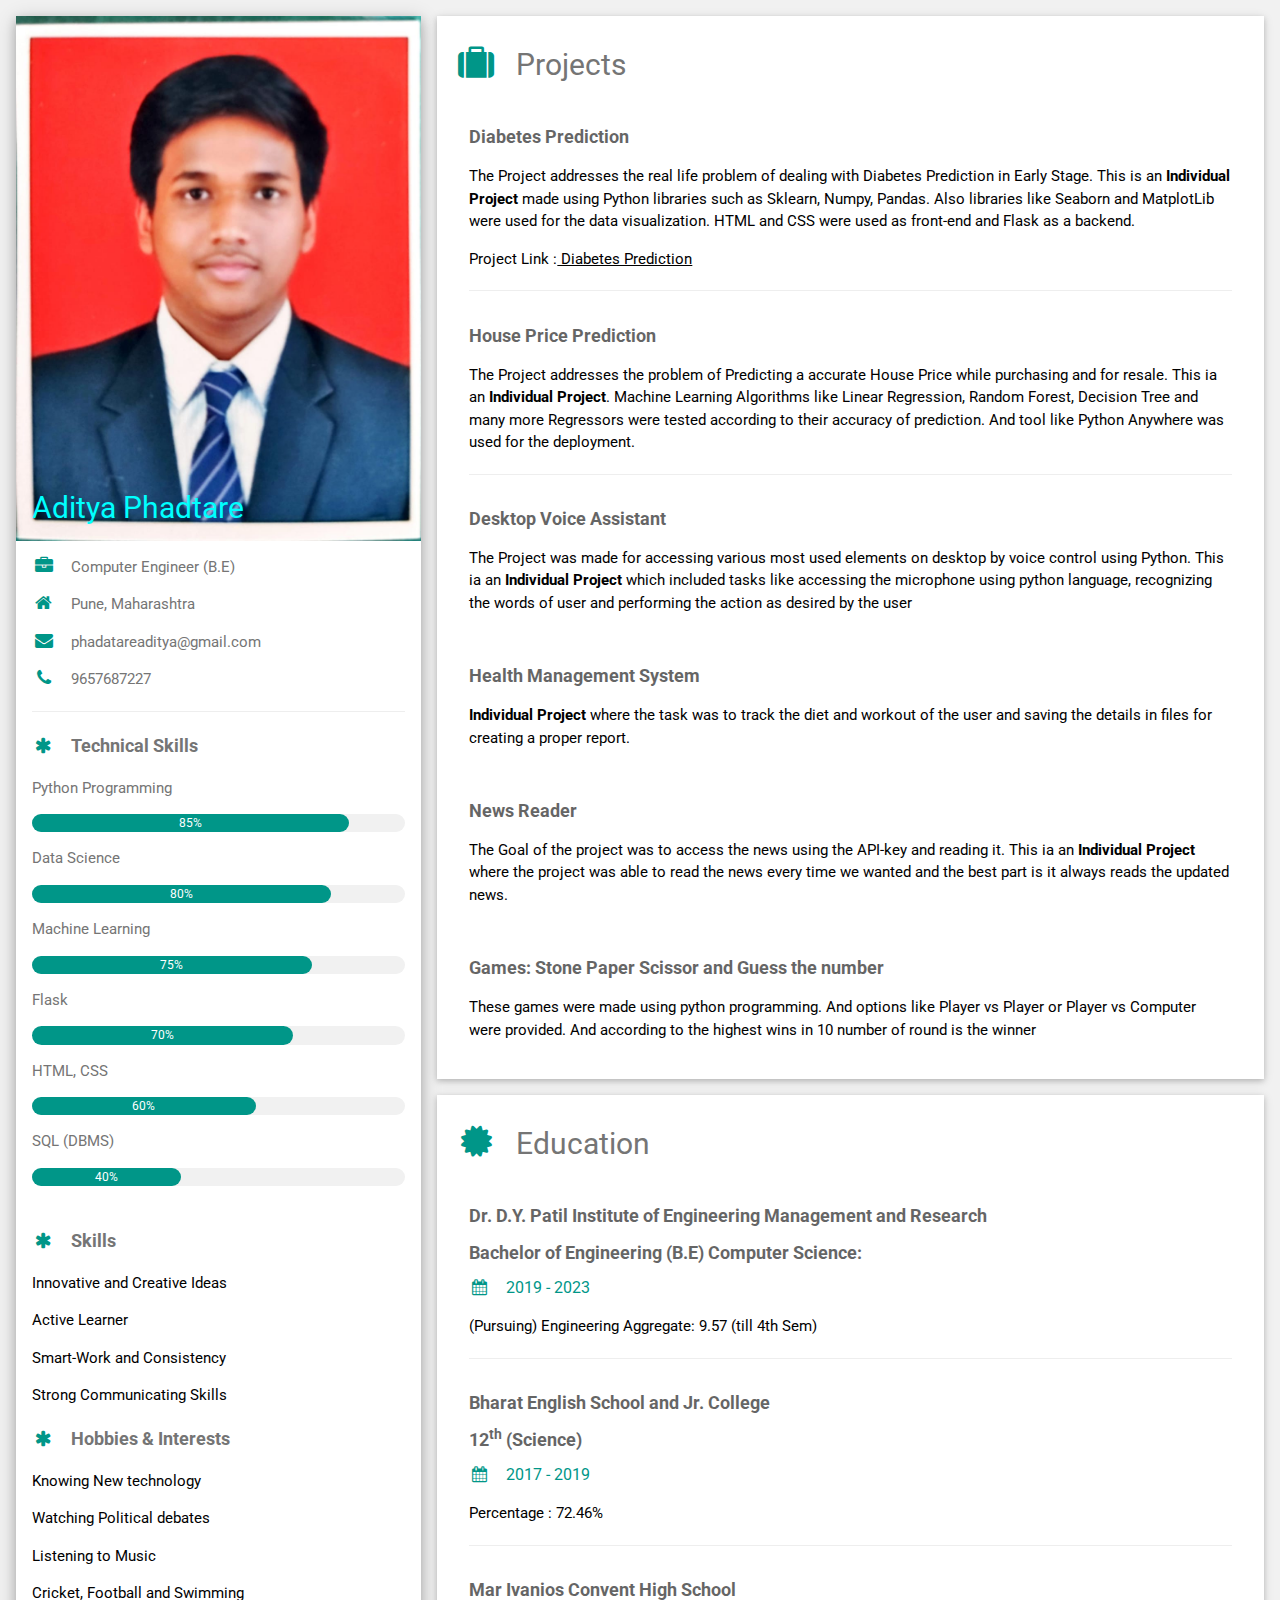
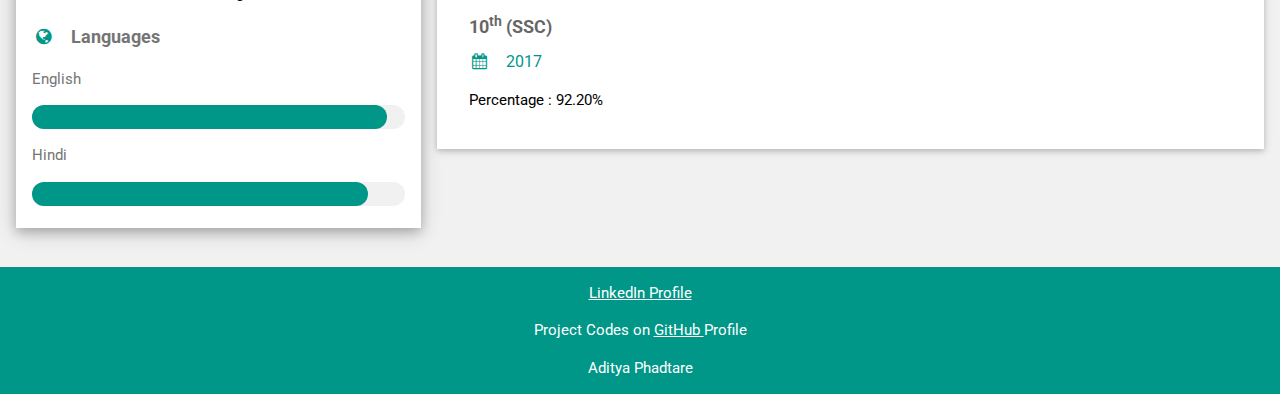
==== index.html @ 13f80272 "Rename aditya_portfolio.html to index.html" ====
<!DOCTYPE html>
<html>
<title>Aditya Phadtare</title>
<meta charset="UTF-8">
<link rel="shortcut icon" href="https://cdn-icons-png.flaticon.com/512/351/351456.png" type="image/x-icon">
<meta name="viewport" content="width=device-width, initial-scale=1">
<link rel="stylesheet" href="css/styling.css">
<link rel='stylesheet' href='https://fonts.googleapis.com/css?family=Roboto'>
<link rel="stylesheet" href="https://cdnjs.cloudflare.com/ajax/libs/font-awesome/4.7.0/css/font-awesome.min.css">
<style>
html,body,h1,h2,h3,h4,h5,h6 {font-family: "Roboto", sans-serif}
</style>
<body class="w3-light-grey">

<!-- Page Container -->
<div class="w3-content w3-margin-top" style="max-width:1400px;">

  <!-- The Grid -->
  <div class="w3-row-padding">
  
    <!-- Left Column -->
    <div class="w3-third">
    
      <div class="w3-white w3-text-grey w3-card-4">
        <div class="w3-display-container">
          <img src="images/secretary.jpg" style="width:100%" alt="Avatar">
          <div class="w3-display-bottomleft w3-container w3-text-black">
            <h2>Aditya Phadtare</h2>
          </div>
        </div>
        <div class="w3-container">
          <p><i class="fa fa-briefcase fa-fw w3-margin-right w3-large w3-text-teal"></i>Computer Engineer (B.E)</p>
          <p><i class="fa fa-home fa-fw w3-margin-right w3-large w3-text-teal"></i>Pune, Maharashtra</p>
          <p><i class="fa fa-envelope fa-fw w3-margin-right w3-large w3-text-teal"></i>phadatareaditya@gmail.com</p>
          <p><i class="fa fa-phone fa-fw w3-margin-right w3-large w3-text-teal"></i>9657687227</p>
          <hr>

          <p class="w3-large"><b><i class="fa fa-asterisk fa-fw w3-margin-right w3-text-teal"></i>Technical Skills</b></p>
          <p>Python Programming</p>
          <div class="w3-light-grey w3-round-xlarge w3-small">
            <div class="w3-container w3-center w3-round-xlarge w3-teal" style="width:85%">85%</div>
          </div>
          <p>Data Science</p>
          <div class="w3-light-grey w3-round-xlarge w3-small">
            <div class="w3-container w3-center w3-round-xlarge w3-teal" style="width:80%">80%</div>
          </div>
          <p>Machine Learning</p>
          <div class="w3-light-grey w3-round-xlarge w3-small">
            <div class="w3-container w3-center w3-round-xlarge w3-teal" style="width:75%">
              <div class="w3-center w3-text-white">75%</div>
            </div>
          </div>
          <p>Flask</p>
          <div class="w3-light-grey w3-round-xlarge w3-small">
            <div class="w3-container w3-center w3-round-xlarge w3-teal" style="width:70%">70%</div>
          </div>
          <p>HTML, CSS</p>
          <div class="w3-light-grey w3-round-xlarge w3-small">
            <div class="w3-container w3-center w3-round-xlarge w3-teal" style="width:60%">60%</div>
          </div>
          <p>SQL (DBMS)</p>
          <div class="w3-light-grey w3-round-xlarge w3-small">
            <div class="w3-container w3-center w3-round-xlarge w3-teal" style="width:40%">40%</div>
          </div>
          <br>


          <p class="w3-large"><b><i class="fa fa-asterisk fa-fw w3-margin-right w3-text-teal"></i>Skills</b></p>
          <div style="color:black">
          <p>Innovative and Creative Ideas</p>
          <p>Active Learner</p>
          <p>Smart-Work and Consistency</p>
          <p>Strong Communicating Skills</p></div>

          <p class="w3-large"><b><i class="fa fa-asterisk fa-fw w3-margin-right w3-text-teal"></i>Hobbies & Interests</b></p>
          <div style="color:black">
          <p>Knowing New technology</p>
          <p>Watching Political debates</p>
          <p>Listening to Music</p>
          <p>Cricket, Football and Swimming</p>
        </div>



          <p class="w3-large w3-text-theme"><b><i class="fa fa-globe fa-fw w3-margin-right w3-text-teal"></i>Languages</b></p>
          <p>English</p>
          <div class="w3-light-grey w3-round-xlarge">
            <div class="w3-round-xlarge w3-teal" style="height:24px;width:95%"></div>
          </div>
        
          <p>Hindi</p>
          <div class="w3-light-grey w3-round-xlarge">
            <div class="w3-round-xlarge w3-teal" style="height:24px;width:90%"></div>
          </div>
          <br>
        </div>
        
      </div><br>
      

    <!-- End Left Column -->
    </div>

    <!-- Right Column -->
    <div class="w3-twothird">
    
      <div class="w3-container w3-card w3-white w3-margin-bottom">
        <h2 class="w3-text-grey w3-padding-16"><i class="fa fa-suitcase fa-fw w3-margin-right w3-xxlarge w3-text-teal"></i>Projects</h2>
        <div class="w3-container">
          <h5 class="w3-opacity"><b>Diabetes Prediction</b></h5>
          <p>The Project addresses the real life problem of dealing with Diabetes Prediction in Early Stage. This is an <strong>Individual Project</strong> made using Python libraries such as Sklearn, Numpy, Pandas. Also libraries like Seaborn and MatplotLib were used for the data visualization. HTML and CSS were used as front-end and Flask as a backend.</p>
          <p>Project Link :<a href="aditya42.pythonanywhere.com", target="blank"> Diabetes Prediction</a></p>
          <hr>
        </div>
        <div class="w3-container">
          <h5 class="w3-opacity"><b>House Price Prediction</b></h5>
          <p>The Project addresses the problem of Predicting a accurate House Price while purchasing and for resale. This ia an <strong>Individual Project</strong>. Machine Learning Algorithms like Linear Regression, Random Forest, Decision Tree and many more Regressors were tested according to their accuracy of prediction. And tool like Python Anywhere was used for the deployment. </p>
          <hr>
        </div>
        <div class="w3-container">
          <h5 class="w3-opacity"><b>Desktop Voice Assistant</b></h5>
          <p>The Project was made for accessing various most used elements on desktop by voice control using Python. This ia an <strong>Individual Project</strong> which included tasks like accessing the microphone using python language, recognizing the words of user and performing the action as desired by the user</p><br>
        </div>
        <div class="w3-container">
          <h5 class="w3-opacity"><b>Health Management System</b></h5>
          <p><strong>Individual Project</strong> where the task was to track the diet and workout of the user and saving the details in files for creating a proper report. </p><br>
        </div>
        <div class="w3-container">
          <h5 class="w3-opacity"><b>News Reader</b></h5>
          <p>The Goal of the project was to access the news using the API-key and reading it. This ia an <strong>Individual Project</strong> where the project was able to read the news every time we wanted and the best part is it always reads the updated news. </p><br>
        </div>
        <div class="w3-container">
          <h5 class="w3-opacity"><b>Games: Stone Paper Scissor and Guess the number</b></h5>
          <p>These games were made using python programming. And options like Player vs Player or Player vs Computer were provided. And according to the highest wins in 10 number of round is the winner </p><br>
        </div>
        
      </div>

      <div class="w3-container w3-card w3-white">
        <h2 class="w3-text-grey w3-padding-16"><i class="fa fa-certificate fa-fw w3-margin-right w3-xxlarge w3-text-teal"></i>Education</h2>
        <div class="w3-container">
          <h5 class="w3-opacity"><b>Dr. D.Y. Patil Institute of Engineering Management and Research</b></h5>
          <h5 class="w3-opacity"><b>Bachelor of Engineering (B.E) Computer Science:</b></h5>

          <h6 class="w3-text-teal"><i class="fa fa-calendar fa-fw w3-margin-right"></i>2019 - 2023</h6>
          <p>(Pursuing) Engineering Aggregate: 9.57 (till 4th Sem)</p>
          <hr>
        </div>
        <div class="w3-container">
          <h5 class="w3-opacity"><b>Bharat English School and Jr. College</b></h5>
          <h5 class="w3-opacity"><b>12<sup>th</sup> (Science)</b></h5>

          <h6 class="w3-text-teal"><i class="fa fa-calendar fa-fw w3-margin-right"></i>2017 - 2019</h6>
          <p>Percentage : 72.46%</p>
          <hr>
        </div>
        <div class="w3-container">
          <h5 class="w3-opacity"><b>Mar Ivanios Convent High School</b></h5>
          <h5 class="w3-opacity"><b>10<sup>th</sup> (SSC)</b></h5>

          <h6 class="w3-text-teal"><i class="fa fa-calendar fa-fw w3-margin-right"></i>2017</h6>
          <p>Percentage : 92.20%</p><br>
        </div>
      </div>

    <!-- End Right Column -->
    </div>
    
  <!-- End Grid -->
  </div>
  
  <!-- End Page Container -->
</div>

<footer class="w3-container w3-teal w3-center w3-margin-top">
  <a href="https://www.linkedin.com/in/aditya-phadtare-8048a41bb/", target="blank"><p>LinkedIn Profile</p></a>
  <p>Project Codes on <a href="https://github.com/DynamicCoder-1942", target="blank">GitHub </a>Profile</p>
  <p>Aditya Phadtare</p>
</footer>

</body>
</html>
---- css/styling.css ----
/* W3.CSS 4.15 December 2020 by Jan Egil and Borge Refsnes */
html {
    box-sizing: border-box
}
*,
*:before,
*:after {
    box-sizing: inherit
}
/* Extract from normalize.css by Nicolas Gallagher and Jonathan Neal git.io/normalize */
html {
    -ms-text-size-adjust: 100%;
    -webkit-text-size-adjust: 100%
}
body {
    margin: 0
}
article,
aside,
details,
figcaption,
figure,
footer,
header,
main,
menu,
nav,
section {
    display: block
}
summary {
    display: list-item
}
audio,
canvas,
progress,
video {
    display: inline-block
}
progress {
    vertical-align: baseline
}
audio:not([controls]) {
    display: none;
    height: 0
}
[hidden],
template {
    display: none
}
a {
    background-color: transparent
}
a:active,
a:hover {
    outline-width: 0
}
abbr[title] {
    border-bottom: none;
    text-decoration: underline;
    text-decoration: underline dotted
}
b,
strong {
    font-weight: bolder
}
dfn {
    font-style: italic
}
mark {
    background: #ff0;
    color: #000
}
small {
    font-size: 80%
}
sub,
sup {
    font-size: 75%;
    line-height: 0;
    position: relative;
    vertical-align: baseline
}
sub {
    bottom: -0.25em
}
sup {
    top: -0.5em
}
figure {
    margin: 1em 40px
}
img {
    border-style: none
}
code,
kbd,
pre,
samp {
    font-family: monospace, monospace;
    font-size: 1em
}
hr {
    box-sizing: content-box;
    height: 0;
    overflow: visible
}
button,
input,
select,
textarea,
optgroup {
    font: inherit;
    margin: 0
}
optgroup {
    font-weight: bold
}
button,
input {
    overflow: visible
}
button,
select {
    text-transform: none
}
button,
[type=button],
[type=reset],
[type=submit] {
    -webkit-appearance: button
}
button::-moz-focus-inner,
[type=button]::-moz-focus-inner,
[type=reset]::-moz-focus-inner,
[type=submit]::-moz-focus-inner {
    border-style: none;
    padding: 0
}
button:-moz-focusring,
[type=button]:-moz-focusring,
[type=reset]:-moz-focusring,
[type=submit]:-moz-focusring {
    outline: 1px dotted ButtonText
}
fieldset {
    border: 1px solid #c0c0c0;
    margin: 0 2px;
    padding: .35em .625em .75em
}
legend {
    color: inherit;
    display: table;
    max-width: 100%;
    padding: 0;
    white-space: normal
}
textarea {
    overflow: auto
}
[type=checkbox],
[type=radio] {
    padding: 0
}
[type=number]::-webkit-inner-spin-button,
[type=number]::-webkit-outer-spin-button {
    height: auto
}
[type=search] {
    -webkit-appearance: textfield;
    outline-offset: -2px
}
[type=search]::-webkit-search-decoration {
    -webkit-appearance: none
}
::-webkit-file-upload-button {
    -webkit-appearance: button;
    font: inherit
}
/* End extract */
html,
body {
    font-family: Verdana, sans-serif;
    font-size: 15px;
    line-height: 1.5
}
html {
    overflow-x: hidden
}
h1 {
    font-size: 36px
}
h2 {
    font-size: 30px;
    color: aqua
}
h3 {
    font-size: 24px
}
h4 {
    font-size: 20px
}
h5 {
    font-size: 18px
}
h6 {
    font-size: 16px
}
.w3-serif {
    font-family: serif
}
.w3-sans-serif {
    font-family: sans-serif
}
.w3-cursive {
    font-family: cursive
}
.w3-monospace {
    font-family: monospace
}
h1,
h2,
h3,
h4,
h5,
h6 {
    font-family: "Segoe UI", Arial, sans-serif;
    font-weight: 400;
    margin: 10px 0
}
.w3-wide {
    letter-spacing: 4px
}
hr {
    border: 0;
    border-top: 1px solid #eee;
    margin: 20px 0
}
.w3-image {
    max-width: 100%;
    height: auto
}
img {
    vertical-align: middle
}
a {
    color: inherit
}
.w3-table,
.w3-table-all {
    border-collapse: collapse;
    border-spacing: 0;
    width: 100%;
    display: table
}
.w3-table-all {
    border: 1px solid #ccc
}
.w3-bordered tr,
.w3-table-all tr {
    border-bottom: 1px solid #ddd
}
.w3-striped tbody tr:nth-child(even) {
    background-color: #f1f1f1
}
.w3-table-all tr:nth-child(odd) {
    background-color: #fff
}
.w3-table-all tr:nth-child(even) {
    background-color: #f1f1f1
}
.w3-hoverable tbody tr:hover,
.w3-ul.w3-hoverable li:hover {
    background-color: #ccc
}
.w3-centered tr th,
.w3-centered tr td {
    text-align: center
}
.w3-table td,
.w3-table th,
.w3-table-all td,
.w3-table-all th {
    padding: 8px 8px;
    display: table-cell;
    text-align: left;
    vertical-align: top
}
.w3-table th:first-child,
.w3-table td:first-child,
.w3-table-all th:first-child,
.w3-table-all td:first-child {
    padding-left: 16px
}
.w3-btn,
.w3-button {
    border: none;
    display: inline-block;
    padding: 8px 16px;
    vertical-align: middle;
    overflow: hidden;
    text-decoration: none;
    color: inherit;
    background-color: inherit;
    text-align: center;
    cursor: pointer;
    white-space: nowrap
}
.w3-btn:hover {
    box-shadow: 0 8px 16px 0 rgba(0, 0, 0, 0.2), 0 6px 20px 0 rgba(0, 0, 0, 0.19)
}
.w3-btn,
.w3-button {
    -webkit-touch-callout: none;
    -webkit-user-select: none;
    -khtml-user-select: none;
    -moz-user-select: none;
    -ms-user-select: none;
    user-select: none
}
.w3-disabled,
.w3-btn:disabled,
.w3-button:disabled {
    cursor: not-allowed;
    opacity: 0.3
}
.w3-disabled *,
:disabled * {
    pointer-events: none
}
.w3-btn.w3-disabled:hover,
.w3-btn:disabled:hover {
    box-shadow: none
}
.w3-badge,
.w3-tag {
    background-color: #000;
    color: #fff;
    display: inline-block;
    padding-left: 8px;
    padding-right: 8px;
    text-align: center
}
.w3-badge {
    border-radius: 50%
}
.w3-ul {
    list-style-type: none;
    padding: 0;
    margin: 0
}
.w3-ul li {
    padding: 8px 16px;
    border-bottom: 1px solid #ddd
}
.w3-ul li:last-child {
    border-bottom: none
}
.w3-tooltip,
.w3-display-container {
    position: relative
}
.w3-tooltip .w3-text {
    display: none
}
.w3-tooltip:hover .w3-text {
    display: inline-block
}
.w3-ripple:active {
    opacity: 0.5
}
.w3-ripple {
    transition: opacity 0s
}
.w3-input {
    padding: 8px;
    display: block;
    border: none;
    border-bottom: 1px solid #ccc;
    width: 100%
}
.w3-select {
    padding: 9px 0;
    width: 100%;
    border: none;
    border-bottom: 1px solid #ccc
}
.w3-dropdown-click,
.w3-dropdown-hover {
    position: relative;
    display: inline-block;
    cursor: pointer
}
.w3-dropdown-hover:hover .w3-dropdown-content {
    display: block
}
.w3-dropdown-hover:first-child,
.w3-dropdown-click:hover {
    background-color: #ccc;
    color: #000
}
.w3-dropdown-hover:hover > .w3-button:first-child,
.w3-dropdown-click:hover > .w3-button:first-child {
    background-color: #ccc;
    color: #000
}
.w3-dropdown-content {
    cursor: auto;
    color: #000;
    background-color: #fff;
    display: none;
    position: absolute;
    min-width: 160px;
    margin: 0;
    padding: 0;
    z-index: 1
}
.w3-check,
.w3-radio {
    width: 24px;
    height: 24px;
    position: relative;
    top: 6px
}
.w3-sidebar {
    height: 100%;
    width: 200px;
    background-color: #fff;
    position: fixed !important;
    z-index: 1;
    overflow: auto
}
.w3-bar-block .w3-dropdown-hover,
.w3-bar-block .w3-dropdown-click {
    width: 100%
}
.w3-bar-block .w3-dropdown-hover .w3-dropdown-content,
.w3-bar-block .w3-dropdown-click .w3-dropdown-content {
    min-width: 100%
}
.w3-bar-block .w3-dropdown-hover .w3-button,
.w3-bar-block .w3-dropdown-click .w3-button {
    width: 100%;
    text-align: left;
    padding: 8px 16px
}
.w3-main,
#main {
    transition: margin-left .4s
}
.w3-modal {
    z-index: 3;
    display: none;
    padding-top: 100px;
    position: fixed;
    left: 0;
    top: 0;
    width: 100%;
    height: 100%;
    overflow: auto;
    background-color: rgb(0, 0, 0);
    background-color: rgba(0, 0, 0, 0.4)
}
.w3-modal-content {
    margin: auto;
    background-color: #fff;
    position: relative;
    padding: 0;
    outline: 0;
    width: 600px
}
.w3-bar {
    width: 100%;
    overflow: hidden
}
.w3-center .w3-bar {
    display: inline-block;
    width: auto
}
.w3-bar .w3-bar-item {
    padding: 8px 16px;
    float: left;
    width: auto;
    border: none;
    display: block;
    outline: 0
}
.w3-bar .w3-dropdown-hover,
.w3-bar .w3-dropdown-click {
    position: static;
    float: left
}
.w3-bar .w3-button {
    white-space: normal
}
.w3-bar-block .w3-bar-item {
    width: 100%;
    display: block;
    padding: 8px 16px;
    text-align: left;
    border: none;
    white-space: normal;
    float: none;
    outline: 0
}
.w3-bar-block.w3-center .w3-bar-item {
    text-align: center
}
.w3-block {
    display: block;
    width: 100%
}
.w3-responsive {
    display: block;
    overflow-x: auto
}
.w3-container:after,
.w3-container:before,
.w3-panel:after,
.w3-panel:before,
.w3-row:after,
.w3-row:before,
.w3-row-padding:after,
.w3-row-padding:before,
.w3-cell-row:before,
.w3-cell-row:after,
.w3-clear:after,
.w3-clear:before,
.w3-bar:before,
.w3-bar:after {
    content: "";
    display: table;
    clear: both
}
.w3-col,
.w3-half,
.w3-third,
.w3-twothird,
.w3-threequarter,
.w3-quarter {
    float: left;
    width: 100%
}
.w3-col.s1 {
    width: 8.33333%
}
.w3-col.s2 {
    width: 16.66666%
}
.w3-col.s3 {
    width: 24.99999%
}
.w3-col.s4 {
    width: 33.33333%
}
.w3-col.s5 {
    width: 41.66666%
}
.w3-col.s6 {
    width: 49.99999%
}
.w3-col.s7 {
    width: 58.33333%
}
.w3-col.s8 {
    width: 66.66666%
}
.w3-col.s9 {
    width: 74.99999%
}
.w3-col.s10 {
    width: 83.33333%
}
.w3-col.s11 {
    width: 91.66666%
}
.w3-col.s12 {
    width: 99.99999%
}
@media (min-width:601px) {
    .w3-col.m1 {
        width: 8.33333%
    }
    .w3-col.m2 {
        width: 16.66666%
    }
    .w3-col.m3,
    .w3-quarter {
        width: 24.99999%
    }
    .w3-col.m4,
    .w3-third {
        width: 33.33333%
    }
    .w3-col.m5 {
        width: 41.66666%
    }
    .w3-col.m6,
    .w3-half {
        width: 49.99999%
    }
    .w3-col.m7 {
        width: 58.33333%
    }
    .w3-col.m8,
    .w3-twothird {
        width: 66.66666%
    }
    .w3-col.m9,
    .w3-threequarter {
        width: 74.99999%
    }
    .w3-col.m10 {
        width: 83.33333%
    }
    .w3-col.m11 {
        width: 91.66666%
    }
    .w3-col.m12 {
        width: 99.99999%
    }
}
@media (min-width:993px) {
    .w3-col.l1 {
        width: 8.33333%
    }
    .w3-col.l2 {
        width: 16.66666%
    }
    .w3-col.l3 {
        width: 24.99999%
    }
    .w3-col.l4 {
        width: 33.33333%
    }
    .w3-col.l5 {
        width: 41.66666%
    }
    .w3-col.l6 {
        width: 49.99999%
    }
    .w3-col.l7 {
        width: 58.33333%
    }
    .w3-col.l8 {
        width: 66.66666%
    }
    .w3-col.l9 {
        width: 74.99999%
    }
    .w3-col.l10 {
        width: 83.33333%
    }
    .w3-col.l11 {
        width: 91.66666%
    }
    .w3-col.l12 {
        width: 99.99999%
    }
}
.w3-rest {
    overflow: hidden
}
.w3-stretch {
    margin-left: -16px;
    margin-right: -16px
}
.w3-content,
.w3-auto {
    margin-left: auto;
    margin-right: auto
}
.w3-content {
    max-width: 980px
}
.w3-auto {
    max-width: 1140px
}
.w3-cell-row {
    display: table;
    width: 100%
}
.w3-cell {
    display: table-cell
}
.w3-cell-top {
    vertical-align: top
}
.w3-cell-middle {
    vertical-align: middle
}
.w3-cell-bottom {
    vertical-align: bottom
}
.w3-hide {
    display: none !important
}
.w3-show-block,
.w3-show {
    display: block !important
}
.w3-show-inline-block {
    display: inline-block !important
}
@media (max-width:1205px) {
    .w3-auto {
        max-width: 95%
    }
}
@media (max-width:600px) {
    .w3-modal-content {
        margin: 0 10px;
        width: auto !important
    }
    .w3-modal {
        padding-top: 30px
    }
    .w3-dropdown-hover.w3-mobile .w3-dropdown-content,
    .w3-dropdown-click.w3-mobile .w3-dropdown-content {
        position: relative
    }
    .w3-hide-small {
        display: none !important
    }
    .w3-mobile {
        display: block;
        width: 100% !important
    }
    .w3-bar-item.w3-mobile,
    .w3-dropdown-hover.w3-mobile,
    .w3-dropdown-click.w3-mobile {
        text-align: center
    }
    .w3-dropdown-hover.w3-mobile,
    .w3-dropdown-hover.w3-mobile .w3-btn,
    .w3-dropdown-hover.w3-mobile .w3-button,
    .w3-dropdown-click.w3-mobile,
    .w3-dropdown-click.w3-mobile .w3-btn,
    .w3-dropdown-click.w3-mobile .w3-button {
        width: 100%
    }
}
@media (max-width:768px) {
    .w3-modal-content {
        width: 500px
    }
    .w3-modal {
        padding-top: 50px
    }
}
@media (min-width:993px) {
    .w3-modal-content {
        width: 900px
    }
    .w3-hide-large {
        display: none !important
    }
    .w3-sidebar.w3-collapse {
        display: block !important
    }
}
@media (max-width:992px) and (min-width:601px) {
    .w3-hide-medium {
        display: none !important
    }
}
@media (max-width:992px) {
    .w3-sidebar.w3-collapse {
        display: none
    }
    .w3-main {
        margin-left: 0 !important;
        margin-right: 0 !important
    }
    .w3-auto {
        max-width: 100%
    }
}
.w3-top,
.w3-bottom {
    position: fixed;
    width: 100%;
    z-index: 1
}
.w3-top {
    top: 0
}
.w3-bottom {
    bottom: 0
}
.w3-overlay {
    position: fixed;
    display: none;
    width: 100%;
    height: 100%;
    top: 0;
    left: 0;
    right: 0;
    bottom: 0;
    background-color: rgba(0, 0, 0, 0.5);
    z-index: 2
}
.w3-display-topleft {
    position: absolute;
    left: 0;
    top: 0
}
.w3-display-topright {
    position: absolute;
    right: 0;
    top: 0
}
.w3-display-bottomleft {
    position: absolute;
    left: 0;
    bottom: 0
}
.w3-display-bottomright {
    position: absolute;
    right: 0;
    bottom: 0
}
.w3-display-middle {
    position: absolute;
    top: 50%;
    left: 50%;
    transform: translate(-50%, -50%);
    -ms-transform: translate(-50%, -50%)
}
.w3-display-left {
    position: absolute;
    top: 50%;
    left: 0%;
    transform: translate(0%, -50%);
    -ms-transform: translate(-0%, -50%)
}
.w3-display-right {
    position: absolute;
    top: 50%;
    right: 0%;
    transform: translate(0%, -50%);
    -ms-transform: translate(0%, -50%)
}
.w3-display-topmiddle {
    position: absolute;
    left: 50%;
    top: 0;
    transform: translate(-50%, 0%);
    -ms-transform: translate(-50%, 0%)
}
.w3-display-bottommiddle {
    position: absolute;
    left: 50%;
    bottom: 0;
    transform: translate(-50%, 0%);
    -ms-transform: translate(-50%, 0%)
}
.w3-display-container:hover .w3-display-hover {
    display: block
}
.w3-display-container:hover span.w3-display-hover {
    display: inline-block
}
.w3-display-hover {
    display: none
}
.w3-display-position {
    position: absolute
}
.w3-circle {
    border-radius: 50%
}
.w3-round-small {
    border-radius: 2px
}
.w3-round,
.w3-round-medium {
    border-radius: 4px
}
.w3-round-large {
    border-radius: 8px
}
.w3-round-xlarge {
    border-radius: 16px
}
.w3-round-xxlarge {
    border-radius: 32px
}
.w3-row-padding,
.w3-row-padding > .w3-half,
.w3-row-padding > .w3-third,
.w3-row-padding > .w3-twothird,
.w3-row-padding > .w3-threequarter,
.w3-row-padding > .w3-quarter,
.w3-row-padding > .w3-col {
    padding: 0 8px
}
.w3-container,
.w3-panel {
    padding: 0.01em 16px
}
.w3-panel {
    margin-top: 16px;
    margin-bottom: 16px
}
.w3-code,
.w3-codespan {
    font-family: Consolas, "courier new";
    font-size: 16px
}
.w3-code {
    width: auto;
    background-color: #fff;
    padding: 8px 12px;
    border-left: 4px solid #4CAF50;
    word-wrap: break-word
}
.w3-codespan {
    color: crimson;
    background-color: #f1f1f1;
    padding-left: 4px;
    padding-right: 4px;
    font-size: 110%
}
.w3-card,
.w3-card-2 {
    box-shadow: 0 2px 5px 0 rgba(0, 0, 0, 0.16), 0 2px 10px 0 rgba(0, 0, 0, 0.12)
}
.w3-card-4,
.w3-hover-shadow:hover {
    box-shadow: 0 4px 10px 0 rgba(0, 0, 0, 0.2), 0 4px 20px 0 rgba(0, 0, 0, 0.19)
}
.w3-spin {
    animation: w3-spin 2s infinite linear
}
@keyframes w3-spin {
    0% {
        transform: rotate(0deg)
    }
    100% {
        transform: rotate(359deg)
    }
}
.w3-animate-fading {
    animation: fading 10s infinite
}
@keyframes fading {
    0% {
        opacity: 0
    }
    50% {
        opacity: 1
    }
    100% {
        opacity: 0
    }
}
.w3-animate-opacity {
    animation: opac 0.8s
}
@keyframes opac {
    from {
        opacity: 0
    }
    to {
        opacity: 1
    }
}
.w3-animate-top {
    position: relative;
    animation: animatetop 0.4s
}
@keyframes animatetop {
    from {
        top: -300px;
        opacity: 0
    }
    to {
        top: 0;
        opacity: 1
    }
}
.w3-animate-left {
    position: relative;
    animation: animateleft 0.4s
}
@keyframes animateleft {
    from {
        left: -300px;
        opacity: 0
    }
    to {
        left: 0;
        opacity: 1
    }
}
.w3-animate-right {
    position: relative;
    animation: animateright 0.4s
}
@keyframes animateright {
    from {
        right: -300px;
        opacity: 0
    }
    to {
        right: 0;
        opacity: 1
    }
}
.w3-animate-bottom {
    position: relative;
    animation: animatebottom 0.4s
}
@keyframes animatebottom {
    from {
        bottom: -300px;
        opacity: 0
    }
    to {
        bottom: 0;
        opacity: 1
    }
}
.w3-animate-zoom {
    animation: animatezoom 0.6s
}
@keyframes animatezoom {
    from {
        transform: scale(0)
    }
    to {
        transform: scale(1)
    }
}
.w3-animate-input {
    transition: width 0.4s ease-in-out
}
.w3-animate-input:focus {
    width: 100% !important
}
.w3-opacity,
.w3-hover-opacity:hover {
    opacity: 0.60
}
.w3-opacity-off,
.w3-hover-opacity-off:hover {
    opacity: 1
}
.w3-opacity-max {
    opacity: 0.25
}
.w3-opacity-min {
    opacity: 0.75
}
.w3-greyscale-max,
.w3-grayscale-max,
.w3-hover-greyscale:hover,
.w3-hover-grayscale:hover {
    filter: grayscale(100%)
}
.w3-greyscale,
.w3-grayscale {
    filter: grayscale(75%)
}
.w3-greyscale-min,
.w3-grayscale-min {
    filter: grayscale(50%)
}
.w3-sepia {
    filter: sepia(75%)
}
.w3-sepia-max,
.w3-hover-sepia:hover {
    filter: sepia(100%)
}
.w3-sepia-min {
    filter: sepia(50%)
}
.w3-tiny {
    font-size: 10px !important
}
.w3-small {
    font-size: 12px !important
}
.w3-medium {
    font-size: 15px !important
}
.w3-large {
    font-size: 18px !important
}
.w3-xlarge {
    font-size: 24px !important
}
.w3-xxlarge {
    font-size: 36px !important
}
.w3-xxxlarge {
    font-size: 48px !important
}
.w3-jumbo {
    font-size: 64px !important
}
.w3-left-align {
    text-align: left !important
}
.w3-right-align {
    text-align: right !important
}
.w3-justify {
    text-align: justify !important
}
.w3-center {
    text-align: center !important
}
.w3-border-0 {
    border: 0 !important
}
.w3-border {
    border: 1px solid #ccc !important
}
.w3-border-top {
    border-top: 1px solid #ccc !important
}
.w3-border-bottom {
    border-bottom: 1px solid #ccc !important
}
.w3-border-left {
    border-left: 1px solid #ccc !important
}
.w3-border-right {
    border-right: 1px solid #ccc !important
}
.w3-topbar {
    border-top: 6px solid #ccc !important
}
.w3-bottombar {
    border-bottom: 6px solid #ccc !important
}
.w3-leftbar {
    border-left: 6px solid #ccc !important
}
.w3-rightbar {
    border-right: 6px solid #ccc !important
}
.w3-section,
.w3-code {
    margin-top: 16px !important;
    margin-bottom: 16px !important
}
.w3-margin {
    margin: 16px !important
}
.w3-margin-top {
    margin-top: 16px !important
}
.w3-margin-bottom {
    margin-bottom: 16px !important
}
.w3-margin-left {
    margin-left: 16px !important
}
.w3-margin-right {
    margin-right: 16px !important
}
.w3-padding-small {
    padding: 4px 8px !important
}
.w3-padding {
    padding: 8px 16px !important
}
.w3-padding-large {
    padding: 12px 24px !important
}
.w3-padding-16 {
    padding-top: 16px !important;
    padding-bottom: 16px !important
}
.w3-padding-24 {
    padding-top: 24px !important;
    padding-bottom: 24px !important
}
.w3-padding-32 {
    padding-top: 32px !important;
    padding-bottom: 32px !important
}
.w3-padding-48 {
    padding-top: 48px !important;
    padding-bottom: 48px !important
}
.w3-padding-64 {
    padding-top: 64px !important;
    padding-bottom: 64px !important
}
.w3-padding-top-64 {
    padding-top: 64px !important
}
.w3-padding-top-48 {
    padding-top: 48px !important
}
.w3-padding-top-32 {
    padding-top: 32px !important
}
.w3-padding-top-24 {
    padding-top: 24px !important
}
.w3-left {
    float: left !important
}
.w3-right {
    float: right !important
}
.w3-button:hover {
    color: #000 !important;
    background-color: #ccc !important
}
.w3-transparent,
.w3-hover-none:hover {
    background-color: transparent !important
}
.w3-hover-none:hover {
    box-shadow: none !important
}
/* Colors */
.w3-amber,
.w3-hover-amber:hover {
    color: #000 !important;
    background-color: #ffc107 !important
}
.w3-aqua,
.w3-hover-aqua:hover {
    color: #000 !important;
    background-color: #00ffff !important
}
.w3-blue,
.w3-hover-blue:hover {
    color: #fff !important;
    background-color: #2196F3 !important
}
.w3-light-blue,
.w3-hover-light-blue:hover {
    color: #000 !important;
    background-color: #87CEEB !important
}
.w3-brown,
.w3-hover-brown:hover {
    color: #fff !important;
    background-color: #795548 !important
}
.w3-cyan,
.w3-hover-cyan:hover {
    color: #000 !important;
    background-color: #00bcd4 !important
}
.w3-blue-grey,
.w3-hover-blue-grey:hover,
.w3-blue-gray,
.w3-hover-blue-gray:hover {
    color: #fff !important;
    background-color: #607d8b !important
}
.w3-green,
.w3-hover-green:hover {
    color: #fff !important;
    background-color: #4CAF50 !important
}
.w3-light-green,
.w3-hover-light-green:hover {
    color: #000 !important;
    background-color: #8bc34a !important
}
.w3-indigo,
.w3-hover-indigo:hover {
    color: #fff !important;
    background-color: #3f51b5 !important
}
.w3-khaki,
.w3-hover-khaki:hover {
    color: #000 !important;
    background-color: #f0e68c !important
}
.w3-lime,
.w3-hover-lime:hover {
    color: #000 !important;
    background-color: #cddc39 !important
}
.w3-orange,
.w3-hover-orange:hover {
    color: #000 !important;
    background-color: #ff9800 !important
}
.w3-deep-orange,
.w3-hover-deep-orange:hover {
    color: #fff !important;
    background-color: #ff5722 !important
}
.w3-pink,
.w3-hover-pink:hover {
    color: #fff !important;
    background-color: #e91e63 !important
}
.w3-purple,
.w3-hover-purple:hover {
    color: #fff !important;
    background-color: #9c27b0 !important
}
.w3-deep-purple,
.w3-hover-deep-purple:hover {
    color: #fff !important;
    background-color: #673ab7 !important
}
.w3-red,
.w3-hover-red:hover {
    color: #fff !important;
    background-color: #f44336 !important
}
.w3-sand,
.w3-hover-sand:hover {
    color: #000 !important;
    background-color: #fdf5e6 !important
}
.w3-teal,
.w3-hover-teal:hover {
    color: #fff !important;
    background-color: #009688 !important
}
.w3-yellow,
.w3-hover-yellow:hover {
    color: #000 !important;
    background-color: #ffeb3b !important
}
.w3-white,
.w3-hover-white:hover {
    color: #000 !important;
    background-color: #fff !important
}
.w3-black,
.w3-hover-black:hover {
    color: #fff !important;
    background-color: #000 !important
}
.w3-grey,
.w3-hover-grey:hover,
.w3-gray,
.w3-hover-gray:hover {
    color: #000 !important;
    background-color: #9e9e9e !important
}
.w3-light-grey,
.w3-hover-light-grey:hover,
.w3-light-gray,
.w3-hover-light-gray:hover {
    color: #000 !important;
    background-color: #f1f1f1 !important
}
.w3-dark-grey,
.w3-hover-dark-grey:hover,
.w3-dark-gray,
.w3-hover-dark-gray:hover {
    color: #fff !important;
    background-color: #616161 !important
}
.w3-pale-red,
.w3-hover-pale-red:hover {
    color: #000 !important;
    background-color: #ffdddd !important
}
.w3-pale-green,
.w3-hover-pale-green:hover {
    color: #000 !important;
    background-color: #ddffdd !important
}
.w3-pale-yellow,
.w3-hover-pale-yellow:hover {
    color: #000 !important;
    background-color: #ffffcc !important
}
.w3-pale-blue,
.w3-hover-pale-blue:hover {
    color: #000 !important;
    background-color: #ddffff !important
}
.w3-text-amber,
.w3-hover-text-amber:hover {
    color: #ffc107 !important
}
.w3-text-aqua,
.w3-hover-text-aqua:hover {
    color: #00ffff !important
}
.w3-text-blue,
.w3-hover-text-blue:hover {
    color: #2196F3 !important
}
.w3-text-light-blue,
.w3-hover-text-light-blue:hover {
    color: #87CEEB !important
}
.w3-text-brown,
.w3-hover-text-brown:hover {
    color: #795548 !important
}
.w3-text-cyan,
.w3-hover-text-cyan:hover {
    color: #00bcd4 !important
}
.w3-text-blue-grey,
.w3-hover-text-blue-grey:hover,
.w3-text-blue-gray,
.w3-hover-text-blue-gray:hover {
    color: #607d8b !important
}
.w3-text-green,
.w3-hover-text-green:hover {
    color: #4CAF50 !important
}
.w3-text-light-green,
.w3-hover-text-light-green:hover {
    color: #8bc34a !important
}
.w3-text-indigo,
.w3-hover-text-indigo:hover {
    color: #3f51b5 !important
}
.w3-text-khaki,
.w3-hover-text-khaki:hover {
    color: #b4aa50 !important
}
.w3-text-lime,
.w3-hover-text-lime:hover {
    color: #cddc39 !important
}
.w3-text-orange,
.w3-hover-text-orange:hover {
    color: #ff9800 !important
}
.w3-text-deep-orange,
.w3-hover-text-deep-orange:hover {
    color: #ff5722 !important
}
.w3-text-pink,
.w3-hover-text-pink:hover {
    color: #e91e63 !important
}
.w3-text-purple,
.w3-hover-text-purple:hover {
    color: #9c27b0 !important
}
.w3-text-deep-purple,
.w3-hover-text-deep-purple:hover {
    color: #673ab7 !important
}
.w3-text-red,
.w3-hover-text-red:hover {
    color: #f44336 !important
}
.w3-text-sand,
.w3-hover-text-sand:hover {
    color: #fdf5e6 !important
}
.w3-text-teal,
.w3-hover-text-teal:hover {
    color: #009688 !important
}
.w3-text-yellow,
.w3-hover-text-yellow:hover {
    color: #d2be0e !important
}
.w3-text-white,
.w3-hover-text-white:hover {
    color: #fff !important
}
.w3-text-black,
.w3-hover-text-black:hover {
    color: #000 !important
}
.w3-text-grey,
.w3-hover-text-grey:hover,
.w3-text-gray,
.w3-hover-text-gray:hover {
    color: #757575 !important
}
.w3-text-light-grey,
.w3-hover-text-light-grey:hover,
.w3-text-light-gray,
.w3-hover-text-light-gray:hover {
    color: #f1f1f1 !important
}
.w3-text-dark-grey,
.w3-hover-text-dark-grey:hover,
.w3-text-dark-gray,
.w3-hover-text-dark-gray:hover {
    color: #3a3a3a !important
}
.w3-border-amber,
.w3-hover-border-amber:hover {
    border-color: #ffc107 !important
}
.w3-border-aqua,
.w3-hover-border-aqua:hover {
    border-color: #00ffff !important
}
.w3-border-blue,
.w3-hover-border-blue:hover {
    border-color: #2196F3 !important
}
.w3-border-light-blue,
.w3-hover-border-light-blue:hover {
    border-color: #87CEEB !important
}
.w3-border-brown,
.w3-hover-border-brown:hover {
    border-color: #795548 !important
}
.w3-border-cyan,
.w3-hover-border-cyan:hover {
    border-color: #00bcd4 !important
}
.w3-border-blue-grey,
.w3-hover-border-blue-grey:hover,
.w3-border-blue-gray,
.w3-hover-border-blue-gray:hover {
    border-color: #607d8b !important
}
.w3-border-green,
.w3-hover-border-green:hover {
    border-color: #4CAF50 !important
}
.w3-border-light-green,
.w3-hover-border-light-green:hover {
    border-color: #8bc34a !important
}
.w3-border-indigo,
.w3-hover-border-indigo:hover {
    border-color: #3f51b5 !important
}
.w3-border-khaki,
.w3-hover-border-khaki:hover {
    border-color: #f0e68c !important
}
.w3-border-lime,
.w3-hover-border-lime:hover {
    border-color: #cddc39 !important
}
.w3-border-orange,
.w3-hover-border-orange:hover {
    border-color: #ff9800 !important
}
.w3-border-deep-orange,
.w3-hover-border-deep-orange:hover {
    border-color: #ff5722 !important
}
.w3-border-pink,
.w3-hover-border-pink:hover {
    border-color: #e91e63 !important
}
.w3-border-purple,
.w3-hover-border-purple:hover {
    border-color: #9c27b0 !important
}
.w3-border-deep-purple,
.w3-hover-border-deep-purple:hover {
    border-color: #673ab7 !important
}
.w3-border-red,
.w3-hover-border-red:hover {
    border-color: #f44336 !important
}
.w3-border-sand,
.w3-hover-border-sand:hover {
    border-color: #fdf5e6 !important
}
.w3-border-teal,
.w3-hover-border-teal:hover {
    border-color: #009688 !important
}
.w3-border-yellow,
.w3-hover-border-yellow:hover {
    border-color: #ffeb3b !important
}
.w3-border-white,
.w3-hover-border-white:hover {
    border-color: #fff !important
}
.w3-border-black,
.w3-hover-border-black:hover {
    border-color: #000 !important
}
.w3-border-grey,
.w3-hover-border-grey:hover,
.w3-border-gray,
.w3-hover-border-gray:hover {
    border-color: #9e9e9e !important
}
.w3-border-light-grey,
.w3-hover-border-light-grey:hover,
.w3-border-light-gray,
.w3-hover-border-light-gray:hover {
    border-color: #f1f1f1 !important
}
.w3-border-dark-grey,
.w3-hover-border-dark-grey:hover,
.w3-border-dark-gray,
.w3-hover-border-dark-gray:hover {
    border-color: #616161 !important
}
.w3-border-pale-red,
.w3-hover-border-pale-red:hover {
    border-color: #ffe7e7 !important
}
.w3-border-pale-green,
.w3-hover-border-pale-green:hover {
    border-color: #e7ffe7 !important
}
.w3-border-pale-yellow,
.w3-hover-border-pale-yellow:hover {
    border-color: #ffffcc !important
}
.w3-border-pale-blue,
.w3-hover-border-pale-blue:hover {
    border-color: #e7ffff !important
}
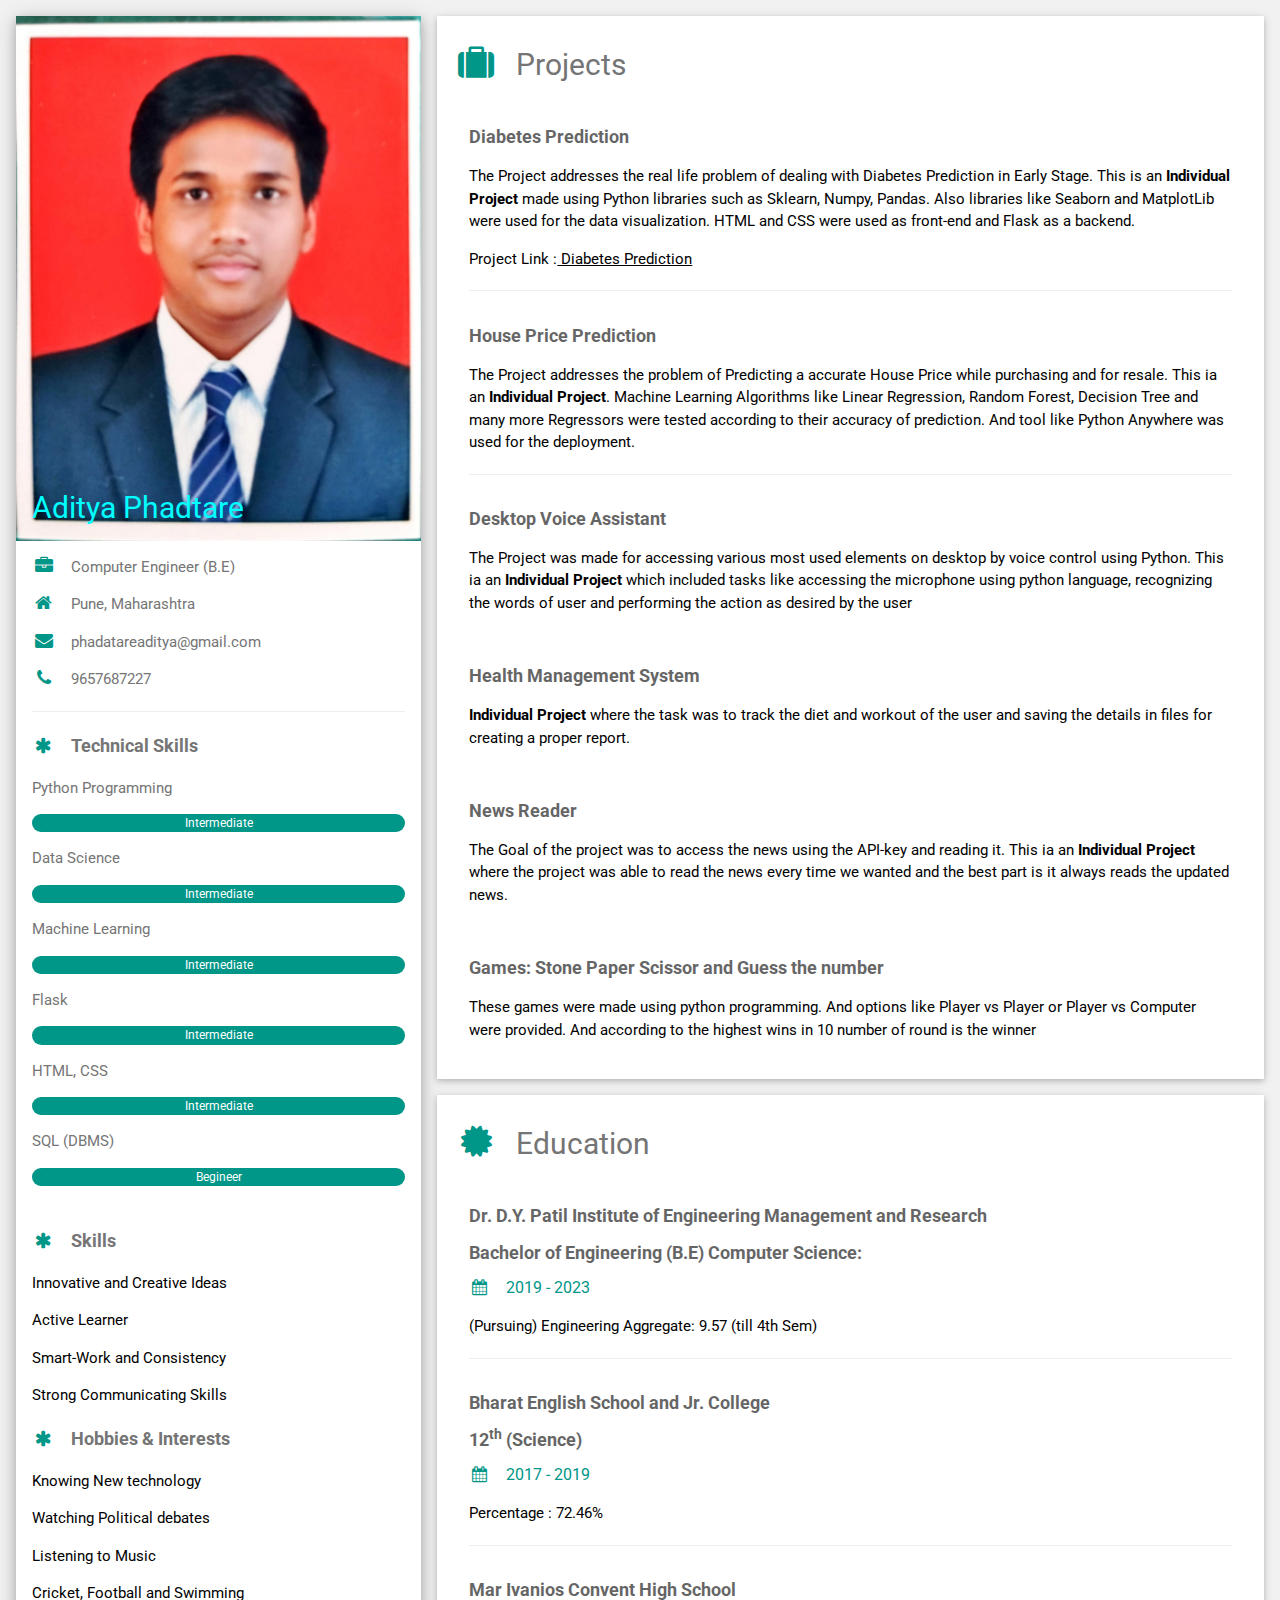
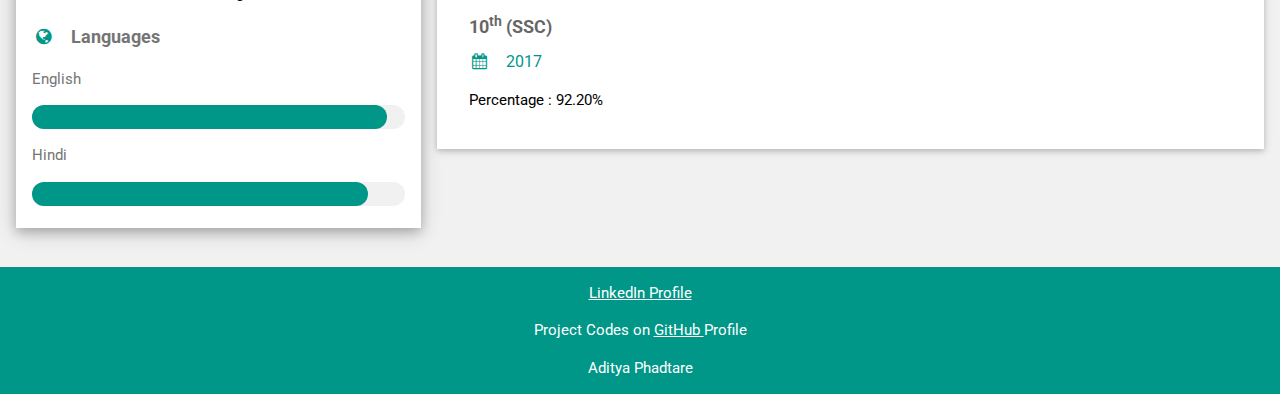
==== commit efda50c6: "Update index.html" ====
--- a/index.html
+++ b/index.html
@@ -35,35 +35,34 @@
           <p><i class="fa fa-phone fa-fw w3-margin-right w3-large w3-text-teal"></i>9657687227</p>
           <hr>
 
-          <p class="w3-large"><b><i class="fa fa-asterisk fa-fw w3-margin-right w3-text-teal"></i>Technical Skills</b></p>
+         <p class="w3-large"><b><i class="fa fa-asterisk fa-fw w3-margin-right w3-text-teal"></i>Technical Skills</b></p>
           <p>Python Programming</p>
           <div class="w3-light-grey w3-round-xlarge w3-small">
-            <div class="w3-container w3-center w3-round-xlarge w3-teal" style="width:85%">85%</div>
+            <div class="w3-container w3-center w3-round-xlarge w3-teal" style="width:100%">Intermediate</div>
           </div>
           <p>Data Science</p>
           <div class="w3-light-grey w3-round-xlarge w3-small">
-            <div class="w3-container w3-center w3-round-xlarge w3-teal" style="width:80%">80%</div>
+            <div class="w3-container w3-center w3-round-xlarge w3-teal" style="width:100%">Intermediate</div>
           </div>
           <p>Machine Learning</p>
           <div class="w3-light-grey w3-round-xlarge w3-small">
-            <div class="w3-container w3-center w3-round-xlarge w3-teal" style="width:75%">
-              <div class="w3-center w3-text-white">75%</div>
+            <div class="w3-container w3-center w3-round-xlarge w3-teal" style="width:100%">
+              <div class="w3-center w3-text-white">Intermediate</div>
             </div>
           </div>
           <p>Flask</p>
           <div class="w3-light-grey w3-round-xlarge w3-small">
-            <div class="w3-container w3-center w3-round-xlarge w3-teal" style="width:70%">70%</div>
+            <div class="w3-container w3-center w3-round-xlarge w3-teal" style="width:100%">Intermediate</div>
           </div>
           <p>HTML, CSS</p>
           <div class="w3-light-grey w3-round-xlarge w3-small">
-            <div class="w3-container w3-center w3-round-xlarge w3-teal" style="width:60%">60%</div>
+            <div class="w3-container w3-center w3-round-xlarge w3-teal" style="width:100%">Intermediate</div>
           </div>
           <p>SQL (DBMS)</p>
           <div class="w3-light-grey w3-round-xlarge w3-small">
-            <div class="w3-container w3-center w3-round-xlarge w3-teal" style="width:40%">40%</div>
+            <div class="w3-container w3-center w3-round-xlarge w3-teal" style="width:100%">Begineer</div>
           </div>
           <br>
-
 
           <p class="w3-large"><b><i class="fa fa-asterisk fa-fw w3-margin-right w3-text-teal"></i>Skills</b></p>
           <div style="color:black">
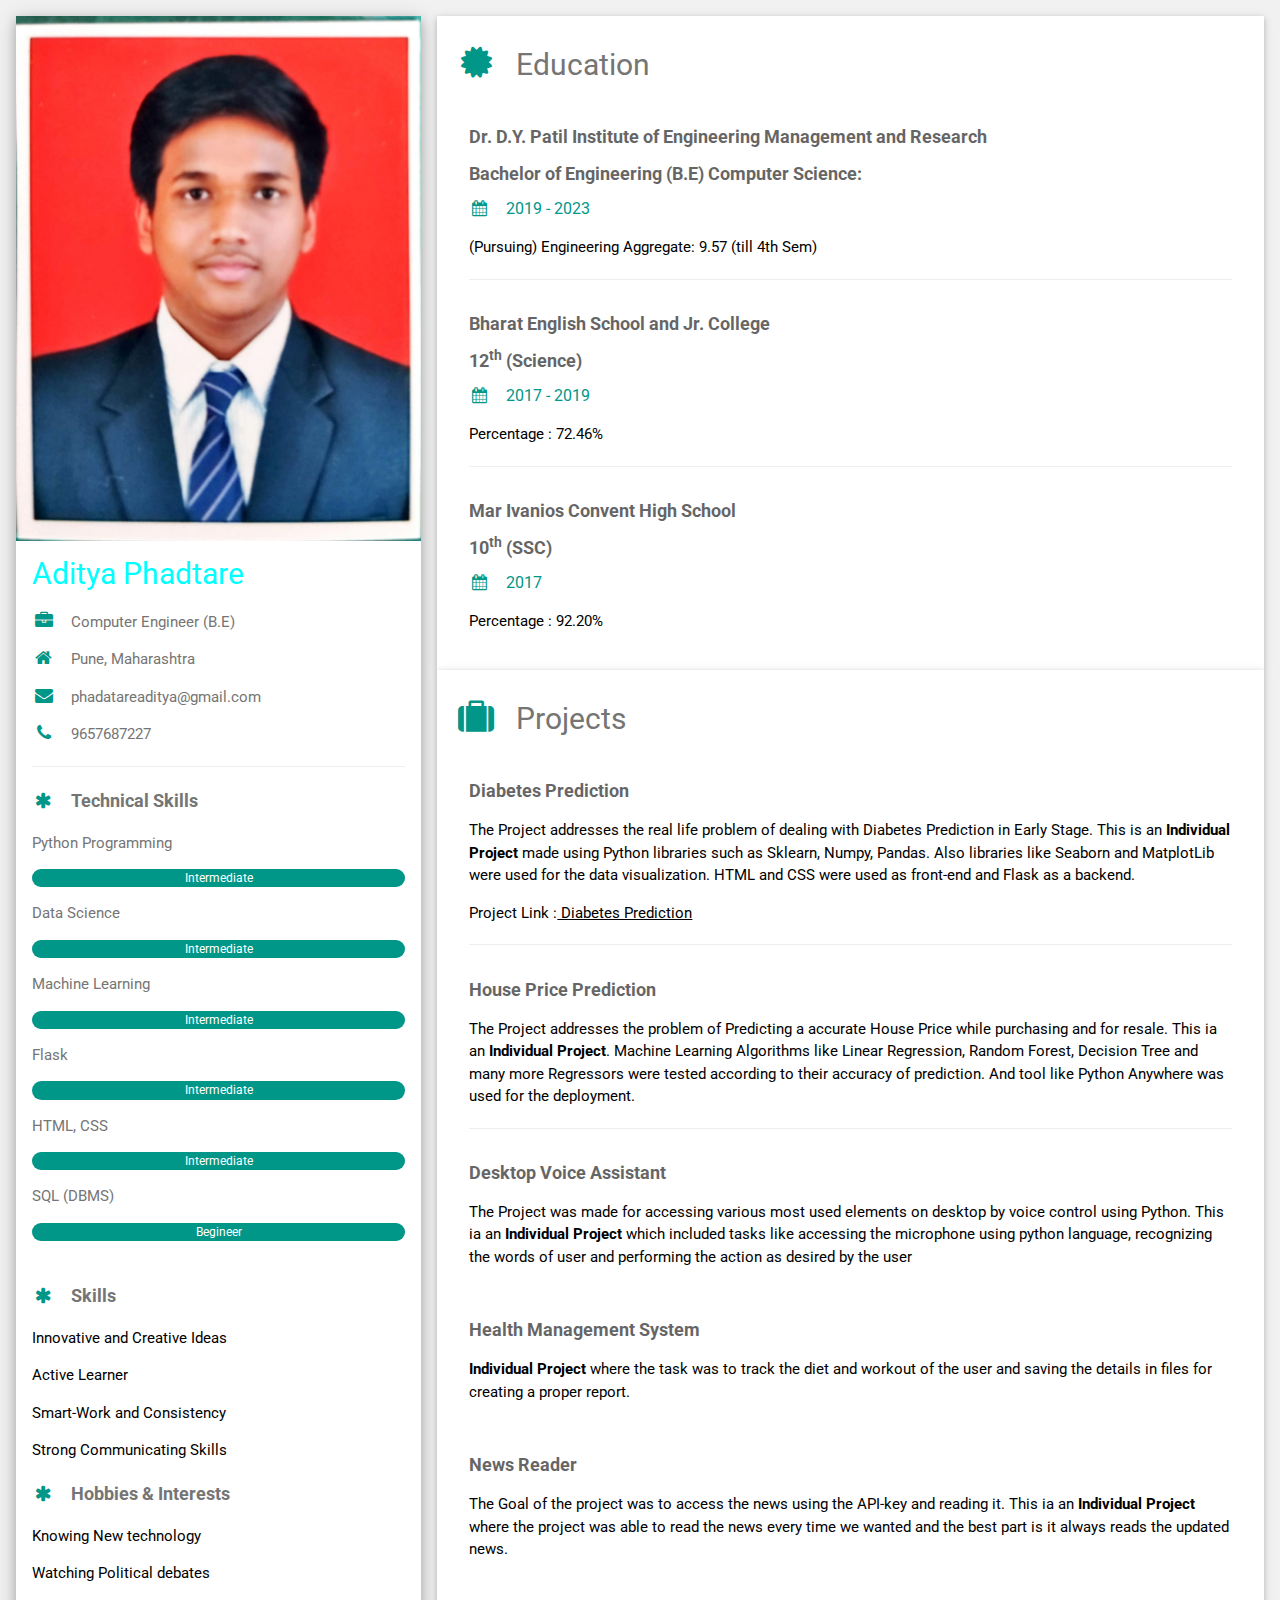
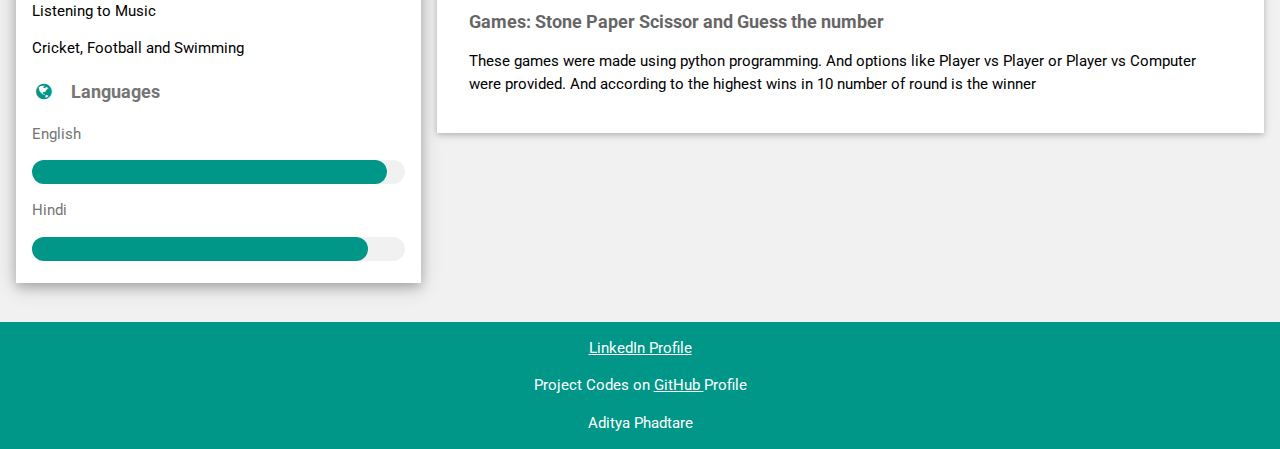
==== commit c39e58d3: "Rename aditya_portfolio.html to index.html" ====
--- a/index.html
+++ b/index.html
@@ -1,181 +1,186 @@
-<!DOCTYPE html>
-<html>
-<title>Aditya Phadtare</title>
-<meta charset="UTF-8">
-<link rel="shortcut icon" href="https://cdn-icons-png.flaticon.com/512/351/351456.png" type="image/x-icon">
-<meta name="viewport" content="width=device-width, initial-scale=1">
-<link rel="stylesheet" href="css/styling.css">
-<link rel='stylesheet' href='https://fonts.googleapis.com/css?family=Roboto'>
-<link rel="stylesheet" href="https://cdnjs.cloudflare.com/ajax/libs/font-awesome/4.7.0/css/font-awesome.min.css">
-<style>
-html,body,h1,h2,h3,h4,h5,h6 {font-family: "Roboto", sans-serif}
-</style>
-<body class="w3-light-grey">
-
-<!-- Page Container -->
-<div class="w3-content w3-margin-top" style="max-width:1400px;">
-
-  <!-- The Grid -->
-  <div class="w3-row-padding">
-  
-    <!-- Left Column -->
-    <div class="w3-third">
-    
-      <div class="w3-white w3-text-grey w3-card-4">
-        <div class="w3-display-container">
-          <img src="images/secretary.jpg" style="width:100%" alt="Avatar">
-          <div class="w3-display-bottomleft w3-container w3-text-black">
-            <h2>Aditya Phadtare</h2>
-          </div>
-        </div>
-        <div class="w3-container">
-          <p><i class="fa fa-briefcase fa-fw w3-margin-right w3-large w3-text-teal"></i>Computer Engineer (B.E)</p>
-          <p><i class="fa fa-home fa-fw w3-margin-right w3-large w3-text-teal"></i>Pune, Maharashtra</p>
-          <p><i class="fa fa-envelope fa-fw w3-margin-right w3-large w3-text-teal"></i>phadatareaditya@gmail.com</p>
-          <p><i class="fa fa-phone fa-fw w3-margin-right w3-large w3-text-teal"></i>9657687227</p>
-          <hr>
-
-         <p class="w3-large"><b><i class="fa fa-asterisk fa-fw w3-margin-right w3-text-teal"></i>Technical Skills</b></p>
-          <p>Python Programming</p>
-          <div class="w3-light-grey w3-round-xlarge w3-small">
-            <div class="w3-container w3-center w3-round-xlarge w3-teal" style="width:100%">Intermediate</div>
-          </div>
-          <p>Data Science</p>
-          <div class="w3-light-grey w3-round-xlarge w3-small">
-            <div class="w3-container w3-center w3-round-xlarge w3-teal" style="width:100%">Intermediate</div>
-          </div>
-          <p>Machine Learning</p>
-          <div class="w3-light-grey w3-round-xlarge w3-small">
-            <div class="w3-container w3-center w3-round-xlarge w3-teal" style="width:100%">
-              <div class="w3-center w3-text-white">Intermediate</div>
-            </div>
-          </div>
-          <p>Flask</p>
-          <div class="w3-light-grey w3-round-xlarge w3-small">
-            <div class="w3-container w3-center w3-round-xlarge w3-teal" style="width:100%">Intermediate</div>
-          </div>
-          <p>HTML, CSS</p>
-          <div class="w3-light-grey w3-round-xlarge w3-small">
-            <div class="w3-container w3-center w3-round-xlarge w3-teal" style="width:100%">Intermediate</div>
-          </div>
-          <p>SQL (DBMS)</p>
-          <div class="w3-light-grey w3-round-xlarge w3-small">
-            <div class="w3-container w3-center w3-round-xlarge w3-teal" style="width:100%">Begineer</div>
-          </div>
-          <br>
-
-          <p class="w3-large"><b><i class="fa fa-asterisk fa-fw w3-margin-right w3-text-teal"></i>Skills</b></p>
-          <div style="color:black">
-          <p>Innovative and Creative Ideas</p>
-          <p>Active Learner</p>
-          <p>Smart-Work and Consistency</p>
-          <p>Strong Communicating Skills</p></div>
-
-          <p class="w3-large"><b><i class="fa fa-asterisk fa-fw w3-margin-right w3-text-teal"></i>Hobbies & Interests</b></p>
-          <div style="color:black">
-          <p>Knowing New technology</p>
-          <p>Watching Political debates</p>
-          <p>Listening to Music</p>
-          <p>Cricket, Football and Swimming</p>
-        </div>
-
-
-
-          <p class="w3-large w3-text-theme"><b><i class="fa fa-globe fa-fw w3-margin-right w3-text-teal"></i>Languages</b></p>
-          <p>English</p>
-          <div class="w3-light-grey w3-round-xlarge">
-            <div class="w3-round-xlarge w3-teal" style="height:24px;width:95%"></div>
-          </div>
-        
-          <p>Hindi</p>
-          <div class="w3-light-grey w3-round-xlarge">
-            <div class="w3-round-xlarge w3-teal" style="height:24px;width:90%"></div>
-          </div>
-          <br>
-        </div>
-        
-      </div><br>
-      
-
-    <!-- End Left Column -->
-    </div>
-
-    <!-- Right Column -->
-    <div class="w3-twothird">
-    
-      <div class="w3-container w3-card w3-white w3-margin-bottom">
-        <h2 class="w3-text-grey w3-padding-16"><i class="fa fa-suitcase fa-fw w3-margin-right w3-xxlarge w3-text-teal"></i>Projects</h2>
-        <div class="w3-container">
-          <h5 class="w3-opacity"><b>Diabetes Prediction</b></h5>
-          <p>The Project addresses the real life problem of dealing with Diabetes Prediction in Early Stage. This is an <strong>Individual Project</strong> made using Python libraries such as Sklearn, Numpy, Pandas. Also libraries like Seaborn and MatplotLib were used for the data visualization. HTML and CSS were used as front-end and Flask as a backend.</p>
-          <p>Project Link :<a href="aditya42.pythonanywhere.com", target="blank"> Diabetes Prediction</a></p>
-          <hr>
-        </div>
-        <div class="w3-container">
-          <h5 class="w3-opacity"><b>House Price Prediction</b></h5>
-          <p>The Project addresses the problem of Predicting a accurate House Price while purchasing and for resale. This ia an <strong>Individual Project</strong>. Machine Learning Algorithms like Linear Regression, Random Forest, Decision Tree and many more Regressors were tested according to their accuracy of prediction. And tool like Python Anywhere was used for the deployment. </p>
-          <hr>
-        </div>
-        <div class="w3-container">
-          <h5 class="w3-opacity"><b>Desktop Voice Assistant</b></h5>
-          <p>The Project was made for accessing various most used elements on desktop by voice control using Python. This ia an <strong>Individual Project</strong> which included tasks like accessing the microphone using python language, recognizing the words of user and performing the action as desired by the user</p><br>
-        </div>
-        <div class="w3-container">
-          <h5 class="w3-opacity"><b>Health Management System</b></h5>
-          <p><strong>Individual Project</strong> where the task was to track the diet and workout of the user and saving the details in files for creating a proper report. </p><br>
-        </div>
-        <div class="w3-container">
-          <h5 class="w3-opacity"><b>News Reader</b></h5>
-          <p>The Goal of the project was to access the news using the API-key and reading it. This ia an <strong>Individual Project</strong> where the project was able to read the news every time we wanted and the best part is it always reads the updated news. </p><br>
-        </div>
-        <div class="w3-container">
-          <h5 class="w3-opacity"><b>Games: Stone Paper Scissor and Guess the number</b></h5>
-          <p>These games were made using python programming. And options like Player vs Player or Player vs Computer were provided. And according to the highest wins in 10 number of round is the winner </p><br>
-        </div>
-        
-      </div>
-
-      <div class="w3-container w3-card w3-white">
-        <h2 class="w3-text-grey w3-padding-16"><i class="fa fa-certificate fa-fw w3-margin-right w3-xxlarge w3-text-teal"></i>Education</h2>
-        <div class="w3-container">
-          <h5 class="w3-opacity"><b>Dr. D.Y. Patil Institute of Engineering Management and Research</b></h5>
-          <h5 class="w3-opacity"><b>Bachelor of Engineering (B.E) Computer Science:</b></h5>
-
-          <h6 class="w3-text-teal"><i class="fa fa-calendar fa-fw w3-margin-right"></i>2019 - 2023</h6>
-          <p>(Pursuing) Engineering Aggregate: 9.57 (till 4th Sem)</p>
-          <hr>
-        </div>
-        <div class="w3-container">
-          <h5 class="w3-opacity"><b>Bharat English School and Jr. College</b></h5>
-          <h5 class="w3-opacity"><b>12<sup>th</sup> (Science)</b></h5>
-
-          <h6 class="w3-text-teal"><i class="fa fa-calendar fa-fw w3-margin-right"></i>2017 - 2019</h6>
-          <p>Percentage : 72.46%</p>
-          <hr>
-        </div>
-        <div class="w3-container">
-          <h5 class="w3-opacity"><b>Mar Ivanios Convent High School</b></h5>
-          <h5 class="w3-opacity"><b>10<sup>th</sup> (SSC)</b></h5>
-
-          <h6 class="w3-text-teal"><i class="fa fa-calendar fa-fw w3-margin-right"></i>2017</h6>
-          <p>Percentage : 92.20%</p><br>
-        </div>
-      </div>
-
-    <!-- End Right Column -->
-    </div>
-    
-  <!-- End Grid -->
-  </div>
-  
-  <!-- End Page Container -->
-</div>
-
-<footer class="w3-container w3-teal w3-center w3-margin-top">
-  <a href="https://www.linkedin.com/in/aditya-phadtare-8048a41bb/", target="blank"><p>LinkedIn Profile</p></a>
-  <p>Project Codes on <a href="https://github.com/DynamicCoder-1942", target="blank">GitHub </a>Profile</p>
-  <p>Aditya Phadtare</p>
-</footer>
-
-</body>
-</html>
+<!DOCTYPE html>
+<html>
+<title>Aditya Phadtare</title>
+<meta charset="UTF-8">
+<link rel="shortcut icon" href="https://cdn-icons-png.flaticon.com/512/351/351456.png" type="image/x-icon">
+<meta name="viewport" content="width=device-width, initial-scale=1">
+<link rel="stylesheet" href="css/styling.css">
+<link rel='stylesheet' href='https://fonts.googleapis.com/css?family=Roboto'>
+<link rel="stylesheet" href="https://cdnjs.cloudflare.com/ajax/libs/font-awesome/4.7.0/css/font-awesome.min.css">
+<style>
+html,body,h1,h2,h3,h4,h5,h6 {font-family: "Roboto", sans-serif}
+</style>
+<body class="w3-light-grey">
+
+<!-- Page Container -->
+<div class="w3-content w3-margin-top" style="max-width:1400px;">
+
+  <!-- The Grid -->
+  <div class="w3-row-padding">
+  
+    <!-- Left Column -->
+    <div class="w3-third">
+    
+      <div class="w3-white w3-text-grey w3-card-4">
+        <div class="w3-display-container">
+          <div><img src="images/secretary.jpg" style="width:100% ;height: 50%" alt="Avatar"></div>
+          <div class="w3-display-bottomleft w3-container w3-text-black">
+            
+
+          </div>
+        </div>
+        <div class="w3-container">
+          <div><strong><h2>Aditya Phadtare</h2></div></strong>
+          <p><i class="fa fa-briefcase fa-fw w3-margin-right w3-large w3-text-teal"></i>Computer Engineer (B.E)</p>
+          <p><i class="fa fa-home fa-fw w3-margin-right w3-large w3-text-teal"></i>Pune, Maharashtra</p>
+          <p><i class="fa fa-envelope fa-fw w3-margin-right w3-large w3-text-teal"></i>phadatareaditya@gmail.com</p>
+          <p><i class="fa fa-phone fa-fw w3-margin-right w3-large w3-text-teal"></i>9657687227</p>
+          <hr>
+
+          <p class="w3-large"><b><i class="fa fa-asterisk fa-fw w3-margin-right w3-text-teal"></i>Technical Skills</b></p>
+          <p>Python Programming</p>
+          <div class="w3-light-grey w3-round-xlarge w3-small">
+            <div class="w3-container w3-center w3-round-xlarge w3-teal" style="width:100%">Intermediate</div>
+          </div>
+          <p>Data Science</p>
+          <div class="w3-light-grey w3-round-xlarge w3-small">
+            <div class="w3-container w3-center w3-round-xlarge w3-teal" style="width:100%">Intermediate</div>
+          </div>
+          <p>Machine Learning</p>
+          <div class="w3-light-grey w3-round-xlarge w3-small">
+            <div class="w3-container w3-center w3-round-xlarge w3-teal" style="width:100%">
+              <div class="w3-center w3-text-white">Intermediate</div>
+            </div>
+          </div>
+          <p>Flask</p>
+          <div class="w3-light-grey w3-round-xlarge w3-small">
+            <div class="w3-container w3-center w3-round-xlarge w3-teal" style="width:100%">Intermediate</div>
+          </div>
+          <p>HTML, CSS</p>
+          <div class="w3-light-grey w3-round-xlarge w3-small">
+            <div class="w3-container w3-center w3-round-xlarge w3-teal" style="width:100%">Intermediate</div>
+          </div>
+          <p>SQL (DBMS)</p>
+          <div class="w3-light-grey w3-round-xlarge w3-small">
+            <div class="w3-container w3-center w3-round-xlarge w3-teal" style="width:100%">Begineer</div>
+          </div>
+          <br>
+
+
+          <p class="w3-large"><b><i class="fa fa-asterisk fa-fw w3-margin-right w3-text-teal"></i>Skills</b></p>
+          <div style="color:black">
+          <p>Innovative and Creative Ideas</p>
+          <p>Active Learner</p>
+          <p>Smart-Work and Consistency</p>
+          <p>Strong Communicating Skills</p></div>
+
+          <p class="w3-large"><b><i class="fa fa-asterisk fa-fw w3-margin-right w3-text-teal"></i>Hobbies & Interests</b></p>
+          <div style="color:black">
+          <p>Knowing New technology</p>
+          <p>Watching Political debates</p>
+          <p>Listening to Music</p>
+          <p>Cricket, Football and Swimming</p>
+        </div>
+
+
+
+          <p class="w3-large w3-text-theme"><b><i class="fa fa-globe fa-fw w3-margin-right w3-text-teal"></i>Languages</b></p>
+          <p>English</p>
+          <div class="w3-light-grey w3-round-xlarge">
+            <div class="w3-round-xlarge w3-teal" style="height:24px;width:95%"></div>
+          </div>
+        
+          <p>Hindi</p>
+          <div class="w3-light-grey w3-round-xlarge">
+            <div class="w3-round-xlarge w3-teal" style="height:24px;width:90%"></div>
+          </div>
+          <br>
+        </div>
+        
+      </div><br>
+      
+
+    <!-- End Left Column -->
+    </div>
+
+    <!-- Right Column -->
+    <div class="w3-twothird">
+    
+      
+
+      <div class="w3-container w3-card w3-white">
+        <h2 class="w3-text-grey w3-padding-16"><i class="fa fa-certificate fa-fw w3-margin-right w3-xxlarge w3-text-teal"></i>Education</h2>
+        <div class="w3-container">
+          <h5 class="w3-opacity"><b>Dr. D.Y. Patil Institute of Engineering Management and Research</b></h5>
+          <h5 class="w3-opacity"><b>Bachelor of Engineering (B.E) Computer Science:</b></h5>
+
+          <h6 class="w3-text-teal"><i class="fa fa-calendar fa-fw w3-margin-right"></i>2019 - 2023</h6>
+          <p>(Pursuing) Engineering Aggregate: 9.57 (till 4th Sem)</p>
+          <hr>
+        </div>
+        <div class="w3-container">
+          <h5 class="w3-opacity"><b>Bharat English School and Jr. College</b></h5>
+          <h5 class="w3-opacity"><b>12<sup>th</sup> (Science)</b></h5>
+
+          <h6 class="w3-text-teal"><i class="fa fa-calendar fa-fw w3-margin-right"></i>2017 - 2019</h6>
+          <p>Percentage : 72.46%</p>
+          <hr>
+        </div>
+        <div class="w3-container">
+          <h5 class="w3-opacity"><b>Mar Ivanios Convent High School</b></h5>
+          <h5 class="w3-opacity"><b>10<sup>th</sup> (SSC)</b></h5>
+
+          <h6 class="w3-text-teal"><i class="fa fa-calendar fa-fw w3-margin-right"></i>2017</h6>
+          <p>Percentage : 92.20%</p><br>
+        </div>
+      </div>
+
+      <div class="w3-container w3-card w3-white w3-margin-bottom">
+        <h2 class="w3-text-grey w3-padding-16"><i class="fa fa-suitcase fa-fw w3-margin-right w3-xxlarge w3-text-teal"></i>Projects</h2>
+        <div class="w3-container">
+          <h5 class="w3-opacity"><b>Diabetes Prediction</b></h5>
+          <p>The Project addresses the real life problem of dealing with Diabetes Prediction in Early Stage. This is an <strong>Individual Project</strong> made using Python libraries such as Sklearn, Numpy, Pandas. Also libraries like Seaborn and MatplotLib were used for the data visualization. HTML and CSS were used as front-end and Flask as a backend.</p>
+          <p>Project Link :<a href="aditya42.pythonanywhere.com", target="blank"> Diabetes Prediction</a></p>
+          <hr>
+        </div>
+        <div class="w3-container">
+          <h5 class="w3-opacity"><b>House Price Prediction</b></h5>
+          <p>The Project addresses the problem of Predicting a accurate House Price while purchasing and for resale. This ia an <strong>Individual Project</strong>. Machine Learning Algorithms like Linear Regression, Random Forest, Decision Tree and many more Regressors were tested according to their accuracy of prediction. And tool like Python Anywhere was used for the deployment. </p>
+          <hr>
+        </div>
+        <div class="w3-container">
+          <h5 class="w3-opacity"><b>Desktop Voice Assistant</b></h5>
+          <p>The Project was made for accessing various most used elements on desktop by voice control using Python. This ia an <strong>Individual Project</strong> which included tasks like accessing the microphone using python language, recognizing the words of user and performing the action as desired by the user</p><br>
+        </div>
+        <div class="w3-container">
+          <h5 class="w3-opacity"><b>Health Management System</b></h5>
+          <p><strong>Individual Project</strong> where the task was to track the diet and workout of the user and saving the details in files for creating a proper report. </p><br>
+        </div>
+        <div class="w3-container">
+          <h5 class="w3-opacity"><b>News Reader</b></h5>
+          <p>The Goal of the project was to access the news using the API-key and reading it. This ia an <strong>Individual Project</strong> where the project was able to read the news every time we wanted and the best part is it always reads the updated news. </p><br>
+        </div>
+        <div class="w3-container">
+          <h5 class="w3-opacity"><b>Games: Stone Paper Scissor and Guess the number</b></h5>
+          <p>These games were made using python programming. And options like Player vs Player or Player vs Computer were provided. And according to the highest wins in 10 number of round is the winner </p><br>
+        </div>
+        
+      </div>
+
+    <!-- End Right Column -->
+    </div>
+    
+  <!-- End Grid -->
+  </div>
+  
+  <!-- End Page Container -->
+</div>
+
+<footer class="w3-container w3-teal w3-center w3-margin-top">
+  <a href="https://www.linkedin.com/in/aditya-phadtare-8048a41bb/", target="blank"><p>LinkedIn Profile</p></a>
+  <p>Project Codes on <a href="https://github.com/DynamicCoder-1942", target="blank">GitHub </a>Profile</p>
+  <p>Aditya Phadtare</p>
+</footer>
+
+</body>
+</html>
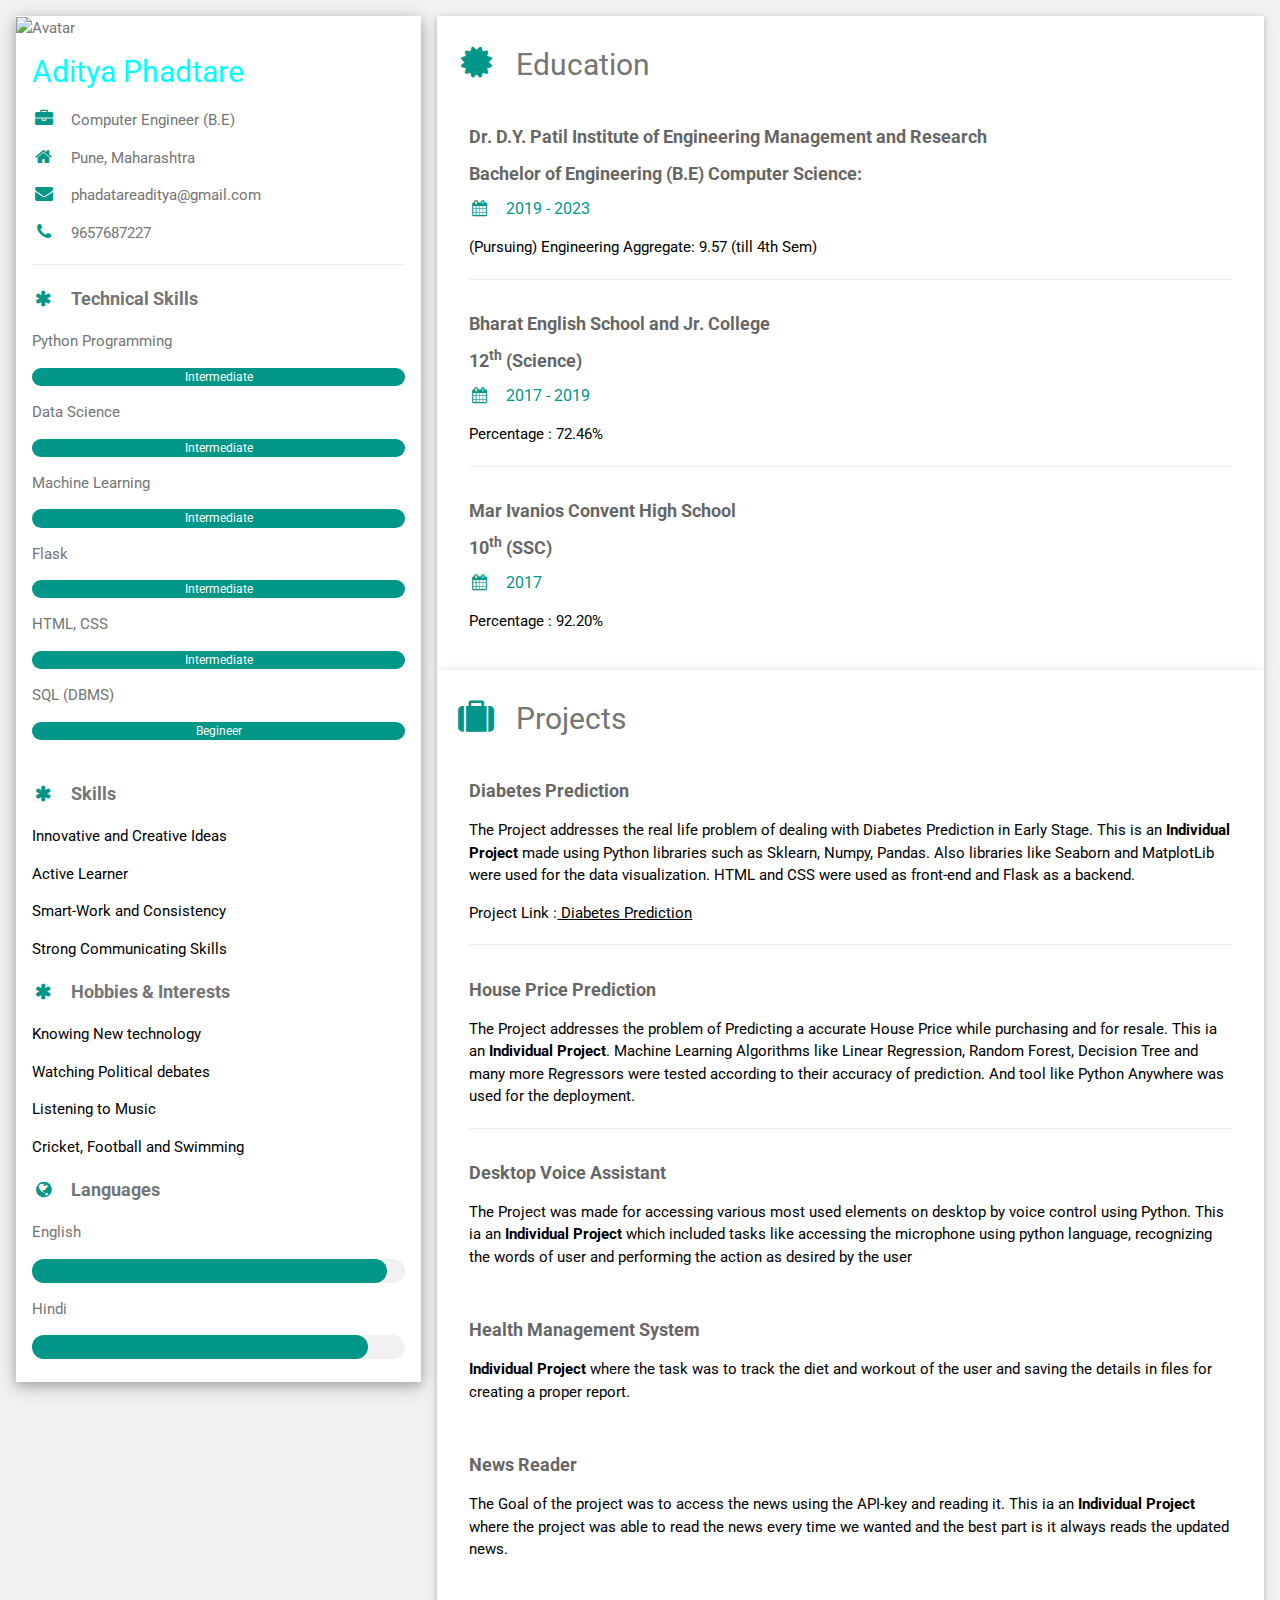
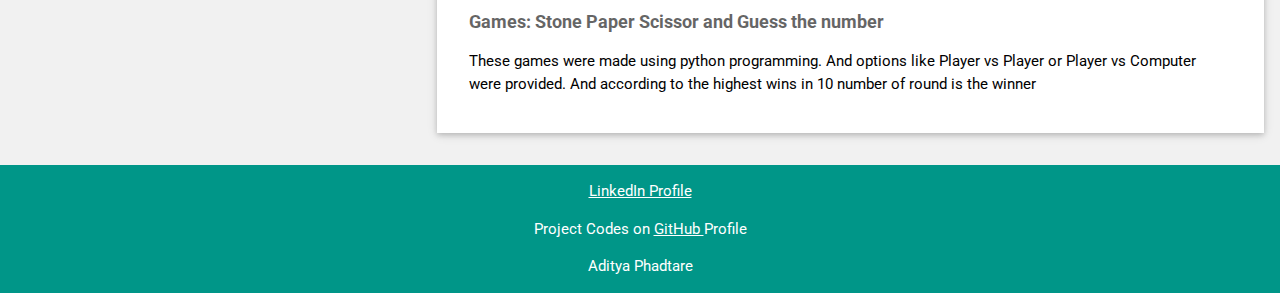
==== commit 48be3aed: "Update index.html" ====
--- a/index.html
+++ b/index.html
@@ -23,7 +23,7 @@
     
       <div class="w3-white w3-text-grey w3-card-4">
         <div class="w3-display-container">
-          <div><img src="images/secretary.jpg" style="width:100% ;height: 50%" alt="Avatar"></div>
+          <div><img src="images/Profile_img.jpg" style="width:100% ;height: 50%" alt="Avatar"></div>
           <div class="w3-display-bottomleft w3-container w3-text-black">
             
 
